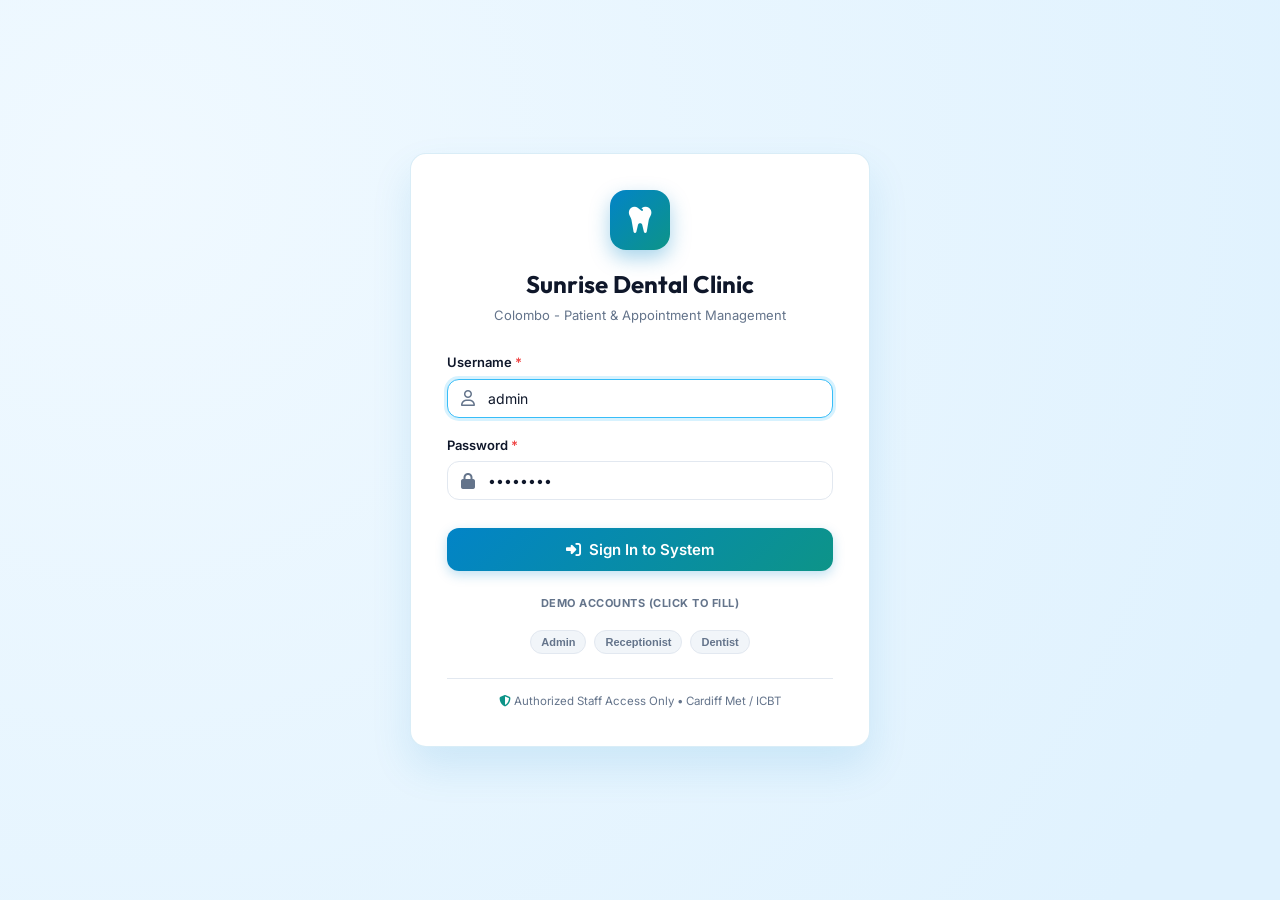
==== src/main/webapp/appointments.html @ d45b6be8 "feat: Implement core functionality for Sunrise Dental Clinic Management System - Add JavaScript appl" ====
<!DOCTYPE html>
<html lang="en">
<head>
  <meta charset="UTF-8">
  <meta name="viewport" content="width=device-width, initial-scale=1.0">
  <title>Appointments - Sunrise Dental Clinic Management</title>
  <link rel="stylesheet" href="css/main.css">
  <link rel="stylesheet" href="https://cdnjs.cloudflare.com/ajax/libs/font-awesome/6.4.0/css/all.min.css">
</head>
<body>

  <div class="app-container">
    <!-- Sidebar -->
    <aside class="sidebar">
      <div class="sidebar-header">
        <div class="brand-icon">
          <i class="fa-solid fa-tooth"></i>
        </div>
        <div class="brand-details">
          <h2>Sunrise Dental</h2>
          <span>Clinic Management</span>
        </div>
      </div>

      <nav class="sidebar-nav">
        <span class="nav-label">Main Menu</span>
        <a href="index.html" class="nav-link">
          <i class="fa-solid fa-chart-pie nav-icon"></i> Dashboard
        </a>
        <a href="appointments.html" class="nav-link active">
          <i class="fa-solid fa-calendar-check nav-icon"></i> Appointments
        </a>
        <a href="billing.html" class="nav-link">
          <i class="fa-solid fa-file-invoice-dollar nav-icon"></i> Billing & Invoices
        </a>
        <a href="reports.html" class="nav-link">
          <i class="fa-solid fa-chart-line nav-icon"></i> Management Reports
        </a>
        
        <span class="nav-label" style="margin-top: 14px;">Documentation</span>
        <a href="help.html" class="nav-link">
          <i class="fa-solid fa-circle-question nav-icon"></i> Staff Help Guide
        </a>
      </nav>

      <div class="sidebar-footer">
        <div class="user-profile">
          <div class="user-info">
            <div class="user-avatar" id="userAvatarDisplay">AD</div>
            <div class="user-meta">
              <h4 id="userNameDisplay">Admin User</h4>
              <span id="userRoleDisplay">ADMIN</span>
            </div>
          </div>
          <button id="logoutBtn" class="btn-logout" title="Exit / Logout System">
            <i class="fa-solid fa-arrow-right-from-bracket"></i>
          </button>
        </div>
      </div>
    </aside>

    <!-- Main Content -->
    <div class="main-wrapper">
      <header class="top-header">
        <div class="page-title">
          <h1 id="pageHeading">Appointment & Patient Registry</h1>
          <p id="pageSubheading">Register new patient visits, manage schedules, and search appointments</p>
        </div>
        <div class="header-actions">
          <button id="btnOpenNewAppt" class="btn btn-primary">
            <i class="fa-solid fa-calendar-plus"></i> Register New Appointment
          </button>
        </div>
      </header>

      <main class="content-body">
        
        <!-- Search & Filter Toolbar -->
        <div class="card" style="padding: 16px 20px; margin-bottom: 20px;">
          <div class="toolbar" style="margin-bottom: 0;">
            <div class="search-box">
              <i class="fa-solid fa-magnifying-glass search-icon"></i>
              <input type="text" id="searchInput" class="form-control" placeholder="Search by Appointment No, Patient Name, Contact, or Dentist...">
            </div>

            <div class="filter-group">
              <select id="filterDentist" class="form-control" style="width: auto; min-width: 170px;">
                <option value="">All Dentists</option>
              </select>

              <select id="filterStatus" class="form-control" style="width: auto; min-width: 140px;">
                <option value="">All Statuses</option>
                <option value="SCHEDULED">Scheduled</option>
                <option value="IN_PROGRESS">In Progress</option>
                <option value="COMPLETED">Completed</option>
                <option value="CANCELLED">Cancelled</option>
              </select>

              <input type="date" id="filterDate" class="form-control" style="width: auto;">

              <button id="btnResetFilters" class="btn btn-secondary btn-sm" title="Reset Filters">
                <i class="fa-solid fa-rotate-right"></i> Reset
              </button>
            </div>
          </div>
        </div>

        <!-- Appointments Table Card -->
        <div class="card">
          <div class="card-header">
            <div class="card-title">
              <i class="fa-solid fa-calendar-days" style="color: var(--primary);"></i>
              <span id="tableTitleText">Patient Appointments</span>
              <span id="apptCountBadge" style="font-size: 12px; background: var(--primary-light); color: var(--primary); padding: 2px 8px; border-radius: var(--radius-full); font-weight: 600;">0</span>
            </div>
          </div>

          <div class="table-responsive">
            <table class="table" id="appointmentsTable">
              <thead>
                <tr>
                  <th>Appt #</th>
                  <th>Patient Name</th>
                  <th>Contact Number</th>
                  <th>Dentist</th>
                  <th>Treatment Procedure</th>
                  <th>Date & Time</th>
                  <th>Status</th>
                  <th style="text-align: right;">Actions</th>
                </tr>
              </thead>
              <tbody id="apptsTbody">
                <tr>
                  <td colspan="8" style="text-align: center; padding: 30px; color: var(--text-muted);">
                    <i class="fa-solid fa-spinner fa-spin"></i> Loading appointments...
                  </td>
                </tr>
              </tbody>
            </table>
          </div>
        </div>

      </main>
    </div>
  </div>

  <!-- Register Appointment Modal -->
  <div class="modal-overlay" id="newApptModal">
    <div class="modal" style="max-width: 680px;">
      <div class="modal-header">
        <h3><i class="fa-solid fa-calendar-plus" style="color: var(--primary);"></i> Register New Patient Appointment</h3>
        <button class="modal-close" data-dismiss="modal">&times;</button>
      </div>
      <form id="newApptForm">
        <div class="modal-body">
          <div id="modalAlert" style="display:none; padding:10px 14px; border-radius:var(--radius-md); background:var(--danger-light); color:#991b1b; font-size:13px; margin-bottom:16px;"></div>

          <div class="form-row">
            <div class="form-group">
              <label class="form-label">Patient Full Name <span class="req">*</span></label>
              <input type="text" id="patientName" class="form-control" placeholder="e.g. Kamal Silva" required>
            </div>
            <div class="form-group">
              <label class="form-label">Contact Number <span class="req">*</span></label>
              <input type="tel" id="contactNumber" class="form-control" placeholder="e.g. 0771234567" required>
            </div>
          </div>

          <div class="form-group">
            <label class="form-label">Patient Residential Address</label>
            <input type="text" id="patientAddress" class="form-control" placeholder="e.g. No 45, Galle Road, Colombo 03">
          </div>

          <div class="form-row">
            <div class="form-group">
              <label class="form-label">Attending Dentist <span class="req">*</span></label>
              <select id="dentistSelect" class="form-control" required>
                <option value="">Select Dentist...</option>
              </select>
            </div>
            <div class="form-group">
              <label class="form-label">Treatment Procedure <span class="req">*</span></label>
              <select id="treatmentSelect" class="form-control" required>
                <option value="">Select Treatment...</option>
              </select>
            </div>
          </div>

          <div class="form-row">
            <div class="form-group">
              <label class="form-label">Appointment Date <span class="req">*</span></label>
              <input type="date" id="appointmentDate" class="form-control" required>
            </div>
            <div class="form-group">
              <label class="form-label">Appointment Time Slot (24h) <span class="req">*</span></label>
              <input type="time" id="appointmentTime" class="form-control" min="08:00" max="20:00" required>
              <small style="color: var(--text-muted); font-size: 11px;">Operating hours: 08:00 - 20:00</small>
            </div>
          </div>

          <div class="form-group">
            <label class="form-label">Clinical / Special Notes</label>
            <textarea id="appointmentNotes" class="form-control" rows="2" placeholder="e.g. Patient notes severe pain or tooth sensitivity"></textarea>
          </div>
        </div>

        <div class="modal-footer">
          <button type="button" class="btn btn-secondary" data-dismiss="modal">Cancel</button>
          <button type="submit" id="btnSaveAppt" class="btn btn-primary">
            <i class="fa-solid fa-check"></i> Confirm & Book Appointment
          </button>
        </div>
      </form>
    </div>
  </div>

  <!-- Appointment Details & Quick Status Modal -->
  <div class="modal-overlay" id="viewApptModal">
    <div class="modal" style="max-width: 600px;">
      <div class="modal-header">
        <h3><i class="fa-solid fa-clipboard-user" style="color: var(--secondary);"></i> Appointment Record Details</h3>
        <button class="modal-close" data-dismiss="modal">&times;</button>
      </div>
      <div class="modal-body" id="viewApptContent">
        <!-- Dynamically rendered -->
      </div>
      <div class="modal-footer" id="viewApptFooter">
        <!-- Dynamically rendered actions -->
      </div>
    </div>
  </div>

  <script src="js/api.js"></script>
  <script src="js/app.js"></script>
  <script>
    let allAppointments = [];
    let allDentists = [];
    let allTreatments = [];
    let currentUser = null;

    document.addEventListener('DOMContentLoaded', async () => {
      currentUser = await checkAuth(true);
      await loadCatalogs();
      await loadAppointments();

      // Customize UI for Dentist Role
      if (currentUser && currentUser.role === 'DENTIST') {
        const btnNew = document.getElementById('btnOpenNewAppt');
        if (btnNew) btnNew.style.display = 'none';

        document.getElementById('pageHeading').textContent = 'My Patients & Clinical Schedule';
        document.getElementById('pageSubheading').textContent = 'View your assigned patient appointments, clinical procedures, and update visit status';
        document.getElementById('tableTitleText').textContent = 'Assigned Patient Visits';
      }

      // Set default appointment date to today
      const today = new Date().toISOString().split('T')[0];
      document.getElementById('appointmentDate').value = today;
      document.getElementById('appointmentDate').min = today;

      // Event Listeners
      const btnOpenAppt = document.getElementById('btnOpenNewAppt');
      if (btnOpenAppt) {
        btnOpenAppt.addEventListener('click', () => {
          document.getElementById('modalAlert').style.display = 'none';
          Modal.open('newApptModal');
        });
      }

      document.getElementById('newApptForm').addEventListener('submit', handleCreateAppointment);
      document.getElementById('searchInput').addEventListener('input', filterAppointments);
      document.getElementById('filterDentist').addEventListener('change', filterAppointments);
      document.getElementById('filterStatus').addEventListener('change', filterAppointments);
      document.getElementById('filterDate').addEventListener('change', filterAppointments);
      document.getElementById('btnResetFilters').addEventListener('click', resetFilters);
    });

    async function loadCatalogs() {
      try {
        const [dRes, tRes] = await Promise.all([
          API.Catalog.getDentists(),
          API.Catalog.getTreatments()
        ]);

        if (dRes.success) {
          allDentists = dRes.data || [];
          const dSelect = document.getElementById('dentistSelect');
          const fDentist = document.getElementById('filterDentist');
          dSelect.innerHTML = '<option value="">Select Dentist...</option>' + 
            allDentists.map(d => `<option value="${d.name}">${d.name} (${d.specialization})</option>`).join('');
          fDentist.innerHTML = '<option value="">All Dentists</option>' + 
            allDentists.map(d => `<option value="${d.name}">${d.name}</option>`).join('');
        }

        if (tRes.success) {
          allTreatments = tRes.data || [];
          const tSelect = document.getElementById('treatmentSelect');
          tSelect.innerHTML = '<option value="">Select Treatment...</option>' + 
            allTreatments.map(t => `<option value="${t.name}">${t.name} - ${Format.currency(t.basePrice)}</option>`).join('');
        }
      } catch (err) {
        console.error('Error loading catalogs:', err);
      }
    }

    async function loadAppointments() {
      try {
        const res = await API.Appointments.getAll();
        if (res.success) {
          allAppointments = res.data || [];
          
          // If logged in as Dentist, filter list to this dentist's assigned appointments
          if (currentUser && currentUser.role === 'DENTIST') {
            const docName = (currentUser.fullName || currentUser.username).toLowerCase();
            allAppointments = allAppointments.filter(a => 
              a.dentistName && a.dentistName.toLowerCase().includes(docName.replace('dr. ', '').replace('dr.', '').trim())
            );
          }

          renderAppointments(allAppointments);
        }
      } catch (err) {
        console.error('Error loading appointments:', err);
        Toast.show('Failed to load appointments', 'error');
      }
    }

    function renderAppointments(list) {
      const tbody = document.getElementById('apptsTbody');
      document.getElementById('apptCountBadge').textContent = list.length;

      if (!list || list.length === 0) {
        tbody.innerHTML = `<tr><td colspan="8" style="text-align:center; padding: 30px; color: var(--text-muted);">No matching appointments found.</td></tr>`;
        return;
      }

      const isDentist = currentUser && currentUser.role === 'DENTIST';

      tbody.innerHTML = list.map(a => `
        <tr>
          <td><strong style="color: var(--primary);">${a.appointmentNumber}</strong></td>
          <td><strong>${a.patientName}</strong></td>
          <td>${a.contactNumber}</td>
          <td>${a.dentistName}</td>
          <td><span style="font-size:12.5px;">${a.treatmentType}</span></td>
          <td>${a.appointmentDate} <span style="color:var(--text-muted); font-size:12px;">@ ${a.appointmentTime}</span></td>
          <td>${Format.statusBadge(a.status)}</td>
          <td style="text-align: right;">
            <div style="display: inline-flex; gap: 6px;">
              <button class="btn btn-secondary btn-sm" onclick="viewAppointment('${a.appointmentNumber}')" title="View Patient Clinical Record">
                <i class="fa-solid fa-eye"></i> Details
              </button>
              ${!isDentist ? `
                <a href="billing.html?appt=${encodeURIComponent(a.appointmentNumber)}" class="btn btn-primary btn-sm" title="Generate Bill / Receipt">
                  <i class="fa-solid fa-receipt"></i> Bill
                </a>
              ` : ''}
            </div>
          </td>
        </tr>
      `).join('');
    }

    function filterAppointments() {
      const q = document.getElementById('searchInput').value.toLowerCase().trim();
      const dentist = document.getElementById('filterDentist').value;
      const status = document.getElementById('filterStatus').value;
      const date = document.getElementById('filterDate').value;

      const filtered = allAppointments.filter(a => {
        const matchesQ = !q || 
          (a.appointmentNumber && a.appointmentNumber.toLowerCase().includes(q)) ||
          (a.patientName && a.patientName.toLowerCase().includes(q)) ||
          (a.contactNumber && a.contactNumber.includes(q)) ||
          (a.dentistName && a.dentistName.toLowerCase().includes(q)) ||
          (a.treatmentType && a.treatmentType.toLowerCase().includes(q));

        const matchesDentist = !dentist || (a.dentistName === dentist);
        const matchesStatus = !status || (a.status === status);
        const matchesDate = !date || (a.appointmentDate === date);

        return matchesQ && matchesDentist && matchesStatus && matchesDate;
      });

      renderAppointments(filtered);
    }

    function resetFilters() {
      document.getElementById('searchInput').value = '';
      document.getElementById('filterDentist').value = '';
      document.getElementById('filterStatus').value = '';
      document.getElementById('filterDate').value = '';
      renderAppointments(allAppointments);
    }

    async function handleCreateAppointment(e) {
      e.preventDefault();
      const alertBox = document.getElementById('modalAlert');
      const btn = document.getElementById('btnSaveAppt');
      alertBox.style.display = 'none';

      const payload = {
        patientName: document.getElementById('patientName').value.trim(),
        contactNumber: document.getElementById('contactNumber').value.trim(),
        address: document.getElementById('patientAddress').value.trim(),
        dentistName: document.getElementById('dentistSelect').value,
        treatmentType: document.getElementById('treatmentSelect').value,
        appointmentDate: document.getElementById('appointmentDate').value,
        appointmentTime: document.getElementById('appointmentTime').value,
        notes: document.getElementById('appointmentNotes').value.trim()
      };

      btn.disabled = true;
      btn.innerHTML = '<i class="fa-solid fa-spinner fa-spin"></i> Checking & Saving...';

      try {
        const res = await API.Appointments.create(payload);
        if (res.success) {
          Toast.show(res.message || 'Appointment created successfully!', 'success');
          Modal.close('newApptModal');
          document.getElementById('newApptForm').reset();
          await loadAppointments();
        }
      } catch (err) {
        alertBox.textContent = err.message || 'Failed to create appointment';
        alertBox.style.display = 'block';
      } finally {
        btn.disabled = false;
        btn.innerHTML = '<i class="fa-solid fa-check"></i> Confirm & Book Appointment';
      }
    }

    window.viewAppointment = function(apptNumber) {
      const appt = allAppointments.find(a => a.appointmentNumber === apptNumber);
      if (!appt) return;

      const content = document.getElementById('viewApptContent');
      const footer = document.getElementById('viewApptFooter');
      const isDentist = currentUser && currentUser.role === 'DENTIST';

      content.innerHTML = `
        <div style="background: var(--bg-main); padding: 16px; border-radius: var(--radius-md); margin-bottom: 18px; border: 1px solid var(--border-color);">
          <div style="display:flex; justify-content:space-between; align-items:center;">
            <div>
              <span style="font-size:11px; text-transform:uppercase; color:var(--text-muted); font-weight:700;">Appointment Number</span>
              <h2 style="color:var(--primary); font-size:22px;">${appt.appointmentNumber}</h2>
            </div>
            <div>${Format.statusBadge(appt.status)}</div>
          </div>
        </div>

        <div style="display:grid; grid-template-columns:1fr 1fr; gap:14px; font-size:13.5px;">
          <div><strong>Patient Name:</strong> <p>${appt.patientName}</p></div>
          <div><strong>Contact Number:</strong> <p>${appt.contactNumber}</p></div>
          <div><strong>Attending Dentist:</strong> <p>${appt.dentistName}</p></div>
          <div><strong>Procedure:</strong> <p>${appt.treatmentType}</p></div>
          <div><strong>Appointment Date:</strong> <p>${appt.appointmentDate}</p></div>
          <div><strong>Appointment Time:</strong> <p>${appt.appointmentTime} (24h)</p></div>
          <div style="grid-column: span 2;"><strong>Address:</strong> <p>${appt.address || 'Not provided'}</p></div>
          <div style="grid-column: span 2;"><strong>Clinical Notes / Symptoms:</strong> <p style="color:#0f172a; background:#f8fafc; padding:8px 12px; border-radius:6px;">${appt.notes || 'No special clinical notes'}</p></div>
        </div>
      `;

      footer.innerHTML = `
        <button class="btn btn-secondary" data-dismiss="modal">Close</button>
        ${appt.status === 'SCHEDULED' ? `
          <button class="btn btn-warning btn-sm" onclick="changeStatus('${appt.appointmentNumber}', 'IN_PROGRESS')">
            <i class="fa-solid fa-play"></i> Start Treatment (In Progress)
          </button>
        ` : ''}
        ${appt.status !== 'COMPLETED' && appt.status !== 'CANCELLED' ? `
          <button class="btn btn-success btn-sm" onclick="changeStatus('${appt.appointmentNumber}', 'COMPLETED')">
            <i class="fa-solid fa-check-double"></i> Mark Treatment Completed
          </button>
          ${!isDentist ? `
            <button class="btn btn-danger btn-sm" onclick="changeStatus('${appt.appointmentNumber}', 'CANCELLED')">
              <i class="fa-solid fa-ban"></i> Cancel Booking
            </button>
          ` : ''}
        ` : ''}
        ${!isDentist ? `
          <a href="billing.html?appt=${encodeURIComponent(appt.appointmentNumber)}" class="btn btn-primary btn-sm">
            <i class="fa-solid fa-receipt"></i> Bill Patient
          </a>
        ` : ''}
      `;

      Modal.open('viewApptModal');
    };

    window.changeStatus = async function(apptNumber, status) {
      try {
        const res = await API.Appointments.updateStatus(apptNumber, status);
        if (res.success) {
          Toast.show(`Appointment status updated to ${status}`, 'success');
          Modal.close('viewApptModal');
          await loadAppointments();
        }
      } catch (err) {
        Toast.show(err.message || 'Failed to update status', 'error');
      }
    };
  </script>
</body>
</html>
---- src/main/webapp/css/main.css ----
/* Sunrise Dental Clinic Management System - Modern Design System */
@import url('https://fonts.googleapis.com/css2?family=Outfit:wght@300;400;500;600;700;800&family=Inter:wght@300;400;500;600;700&display=swap');

:root {
  --primary: #0284c7;
  --primary-hover: #0369a1;
  --primary-light: #e0f2fe;
  --primary-glow: rgba(2, 132, 199, 0.25);
  
  --secondary: #0d9488;
  --secondary-hover: #0f766e;
  --secondary-light: #ccfbf1;
  
  --accent: #6366f1;
  --accent-light: #e0e7ff;
  
  --success: #10b981;
  --success-light: #d1fae5;
  --warning: #f59e0b;
  --warning-light: #fef3c7;
  --danger: #ef4444;
  --danger-light: #fee2e2;
  
  --bg-main: #f8fafc;
  --bg-card: #ffffff;
  --bg-sidebar: #0f172a;
  --bg-sidebar-hover: #1e293b;
  --bg-sidebar-active: #0284c7;
  
  --text-main: #0f172a;
  --text-muted: #64748b;
  --text-light: #94a3b8;
  --text-white: #ffffff;
  
  --border-color: #e2e8f0;
  --border-focus: #38bdf8;
  
  --shadow-sm: 0 1px 2px 0 rgba(0, 0, 0, 0.05);
  --shadow-md: 0 4px 6px -1px rgba(0, 0, 0, 0.08), 0 2px 4px -1px rgba(0, 0, 0, 0.04);
  --shadow-lg: 0 10px 15px -3px rgba(0, 0, 0, 0.08), 0 4px 6px -2px rgba(0, 0, 0, 0.03);
  --shadow-xl: 0 20px 25px -5px rgba(0, 0, 0, 0.1), 0 10px 10px -5px rgba(0, 0, 0, 0.04);
  --shadow-glow: 0 0 20px rgba(2, 132, 199, 0.2);

  --radius-sm: 8px;
  --radius-md: 12px;
  --radius-lg: 16px;
  --radius-full: 9999px;
  
  --transition: all 0.25s cubic-bezier(0.4, 0, 0.2, 1);
}

* {
  margin: 0;
  padding: 0;
  box-sizing: border-box;
}

body {
  font-family: 'Inter', sans-serif;
  background-color: var(--bg-main);
  color: var(--text-main);
  line-height: 1.5;
  -webkit-font-smoothing: antialiased;
  min-height: 100vh;
}

h1, h2, h3, h4, h5, h6, .brand-font {
  font-family: 'Outfit', sans-serif;
  font-weight: 700;
  color: var(--text-main);
}

/* Layout */
.app-container {
  display: flex;
  min-height: 100vh;
}

/* Sidebar */
.sidebar {
  width: 270px;
  background: var(--bg-sidebar);
  color: #f8fafc;
  display: flex;
  flex-direction: column;
  position: fixed;
  top: 0;
  bottom: 0;
  left: 0;
  z-index: 100;
  box-shadow: 4px 0 20px rgba(0, 0, 0, 0.15);
  transition: var(--transition);
}

.sidebar-header {
  padding: 24px 20px;
  display: flex;
  align-items: center;
  gap: 12px;
  border-bottom: 1px solid rgba(255, 255, 255, 0.08);
}

.brand-icon {
  width: 44px;
  height: 44px;
  background: linear-gradient(135deg, #0284c7, #0d9488);
  border-radius: var(--radius-md);
  display: flex;
  align-items: center;
  justify-content: center;
  color: white;
  font-size: 22px;
  box-shadow: 0 4px 12px rgba(2, 132, 199, 0.4);
}

.brand-details h2 {
  font-size: 18px;
  color: #ffffff;
  letter-spacing: -0.3px;
  line-height: 1.2;
}

.brand-details span {
  font-size: 12px;
  color: var(--text-light);
  font-weight: 500;
}

.sidebar-nav {
  padding: 20px 14px;
  flex: 1;
  display: flex;
  flex-direction: column;
  gap: 6px;
  overflow-y: auto;
}

.nav-label {
  font-size: 11px;
  text-transform: uppercase;
  letter-spacing: 1px;
  color: #64748b;
  padding: 10px 14px 4px;
  font-weight: 700;
}

.nav-link {
  display: flex;
  align-items: center;
  gap: 12px;
  padding: 12px 16px;
  color: #94a3b8;
  text-decoration: none;
  border-radius: var(--radius-md);
  font-weight: 500;
  font-size: 14px;
  transition: var(--transition);
}

.nav-link:hover {
  background: var(--bg-sidebar-hover);
  color: #ffffff;
  transform: translateX(4px);
}

.nav-link.active {
  background: linear-gradient(135deg, var(--primary), var(--secondary));
  color: #ffffff;
  font-weight: 600;
  box-shadow: 0 4px 14px rgba(2, 132, 199, 0.35);
}

.nav-icon {
  font-size: 18px;
  width: 20px;
  text-align: center;
}

.sidebar-footer {
  padding: 18px;
  border-top: 1px solid rgba(255, 255, 255, 0.08);
  background: rgba(0, 0, 0, 0.2);
}

.user-profile {
  display: flex;
  align-items: center;
  justify-content: space-between;
}

.user-info {
  display: flex;
  align-items: center;
  gap: 10px;
}

.user-avatar {
  width: 36px;
  height: 36px;
  border-radius: 50%;
  background: linear-gradient(135deg, #0d9488, #0284c7);
  display: flex;
  align-items: center;
  justify-content: center;
  color: white;
  font-weight: 700;
  font-size: 14px;
}

.user-meta h4 {
  font-size: 13px;
  color: #ffffff;
  font-weight: 600;
}

.user-meta span {
  font-size: 11px;
  color: var(--secondary-light);
  display: inline-block;
}

.btn-logout {
  background: transparent;
  border: none;
  color: #ef4444;
  font-size: 16px;
  cursor: pointer;
  padding: 6px;
  border-radius: var(--radius-sm);
  transition: var(--transition);
}

.btn-logout:hover {
  background: rgba(239, 68, 68, 0.15);
  transform: scale(1.1);
}

/* Main Content Area */
.main-wrapper {
  margin-left: 270px;
  flex: 1;
  display: flex;
  flex-direction: column;
  min-height: 100vh;
}

/* Top Header */
.top-header {
  height: 70px;
  background: var(--bg-card);
  border-bottom: 1px solid var(--border-color);
  padding: 0 32px;
  display: flex;
  align-items: center;
  justify-content: space-between;
  position: sticky;
  top: 0;
  z-index: 50;
  box-shadow: var(--shadow-sm);
}

.page-title h1 {
  font-size: 22px;
  color: var(--text-main);
  letter-spacing: -0.5px;
}

.page-title p {
  font-size: 12px;
  color: var(--text-muted);
}

.header-actions {
  display: flex;
  align-items: center;
  gap: 16px;
}

.clinic-badge {
  background: var(--primary-light);
  color: var(--primary-hover);
  padding: 6px 14px;
  border-radius: var(--radius-full);
  font-size: 12px;
  font-weight: 600;
  display: flex;
  align-items: center;
  gap: 6px;
}

.clinic-badge::before {
  content: '';
  width: 8px;
  height: 8px;
  background: var(--success);
  border-radius: 50%;
  box-shadow: 0 0 6px var(--success);
}

/* Content Container */
.content-body {
  padding: 32px;
  flex: 1;
  max-width: 1440px;
  width: 100%;
}

/* Cards & Widgets */
.card {
  background: var(--bg-card);
  border-radius: var(--radius-lg);
  border: 1px solid var(--border-color);
  box-shadow: var(--shadow-sm);
  padding: 24px;
  margin-bottom: 24px;
  transition: var(--transition);
}

.card:hover {
  box-shadow: var(--shadow-md);
}

.card-header {
  display: flex;
  align-items: center;
  justify-content: space-between;
  margin-bottom: 20px;
  padding-bottom: 14px;
  border-bottom: 1px solid var(--border-color);
}

.card-title {
  font-size: 18px;
  font-weight: 700;
  display: flex;
  align-items: center;
  gap: 10px;
}

/* KPI Stats Grid */
.stats-grid {
  display: grid;
  grid-template-columns: repeat(auto-fit, minmax(240px, 1fr));
  gap: 20px;
  margin-bottom: 28px;
}

.stat-card {
  background: var(--bg-card);
  border-radius: var(--radius-lg);
  border: 1px solid var(--border-color);
  padding: 20px;
  display: flex;
  align-items: center;
  gap: 16px;
  box-shadow: var(--shadow-sm);
  transition: var(--transition);
}

.stat-card:hover {
  transform: translateY(-4px);
  box-shadow: var(--shadow-lg);
}

.stat-icon {
  width: 52px;
  height: 52px;
  border-radius: var(--radius-md);
  display: flex;
  align-items: center;
  justify-content: center;
  font-size: 24px;
}

.stat-icon.blue { background: var(--primary-light); color: var(--primary); }
.stat-icon.teal { background: var(--secondary-light); color: var(--secondary); }
.stat-icon.green { background: var(--success-light); color: var(--success); }
.stat-icon.amber { background: var(--warning-light); color: var(--warning); }
.stat-icon.purple { background: var(--accent-light); color: var(--accent); }

.stat-info span {
  font-size: 12px;
  font-weight: 600;
  color: var(--text-muted);
  text-transform: uppercase;
  letter-spacing: 0.5px;
}

.stat-info h3 {
  font-size: 26px;
  font-weight: 800;
  color: var(--text-main);
  line-height: 1.1;
  margin-top: 2px;
}

/* Buttons */
.btn {
  display: inline-flex;
  align-items: center;
  justify-content: center;
  gap: 8px;
  padding: 10px 20px;
  font-size: 14px;
  font-weight: 600;
  border-radius: var(--radius-md);
  border: none;
  cursor: pointer;
  transition: var(--transition);
  text-decoration: none;
  font-family: inherit;
}

.btn-primary {
  background: linear-gradient(135deg, var(--primary), var(--secondary));
  color: #ffffff;
  box-shadow: 0 4px 12px var(--primary-glow);
}

.btn-primary:hover {
  background: linear-gradient(135deg, var(--primary-hover), var(--secondary-hover));
  transform: translateY(-1px);
  box-shadow: 0 6px 16px var(--primary-glow);
}

.btn-secondary {
  background: #f1f5f9;
  color: #334155;
  border: 1px solid var(--border-color);
}

.btn-secondary:hover {
  background: #e2e8f0;
  color: var(--text-main);
}

.btn-success {
  background: var(--success);
  color: white;
}

.btn-danger {
  background: var(--danger);
  color: white;
}

.btn-sm {
  padding: 6px 12px;
  font-size: 12px;
  border-radius: var(--radius-sm);
}

.btn-icon {
  width: 32px;
  height: 32px;
  padding: 0;
  border-radius: var(--radius-sm);
  display: inline-flex;
  align-items: center;
  justify-content: center;
}

/* Forms & Inputs */
.form-group {
  margin-bottom: 18px;
}

.form-label {
  display: block;
  font-size: 13px;
  font-weight: 600;
  margin-bottom: 6px;
  color: var(--text-main);
}

.form-label span.req {
  color: var(--danger);
}

.form-control {
  width: 100%;
  padding: 10px 14px;
  font-size: 14px;
  font-family: inherit;
  border: 1.5px solid var(--border-color);
  border-radius: var(--radius-md);
  background: #ffffff;
  color: var(--text-main);
  transition: var(--transition);
}

.form-control:focus {
  outline: none;
  border-color: var(--border-focus);
  box-shadow: 0 0 0 3px rgba(56, 189, 248, 0.2);
}

.form-control:disabled {
  background: #f1f5f9;
  cursor: not-allowed;
}

.form-row {
  display: grid;
  grid-template-columns: repeat(auto-fit, minmax(220px, 1fr));
  gap: 16px;
}

/* Search and Filter Toolbar */
.toolbar {
  display: flex;
  flex-wrap: wrap;
  align-items: center;
  justify-content: space-between;
  gap: 16px;
  margin-bottom: 20px;
}

.search-box {
  position: relative;
  min-width: 280px;
  flex: 1;
}

.search-box input {
  padding-left: 38px;
}

.search-icon {
  position: absolute;
  left: 14px;
  top: 50%;
  transform: translateY(-50%);
  color: var(--text-muted);
  font-size: 14px;
}

.filter-group {
  display: flex;
  align-items: center;
  gap: 10px;
  flex-wrap: wrap;
}

/* Data Tables */
.table-responsive {
  overflow-x: auto;
  border-radius: var(--radius-md);
  border: 1px solid var(--border-color);
}

.table {
  width: 100%;
  border-collapse: collapse;
  text-align: left;
  font-size: 13.5px;
}

.table th {
  background: #f8fafc;
  color: var(--text-muted);
  font-weight: 600;
  text-transform: uppercase;
  font-size: 11px;
  letter-spacing: 0.5px;
  padding: 14px 16px;
  border-bottom: 1px solid var(--border-color);
}

.table td {
  padding: 14px 16px;
  border-bottom: 1px solid var(--border-color);
  color: var(--text-main);
  vertical-align: middle;
}

.table tbody tr {
  transition: var(--transition);
}

.table tbody tr:hover {
  background: #f8fafc;
}

/* Badges */
.badge {
  display: inline-flex;
  align-items: center;
  gap: 5px;
  padding: 4px 10px;
  border-radius: var(--radius-full);
  font-size: 11px;
  font-weight: 700;
  text-transform: uppercase;
  letter-spacing: 0.3px;
}

.badge-scheduled { background: var(--primary-light); color: var(--primary); }
.badge-in_progress { background: var(--warning-light); color: #b45309; }
.badge-completed { background: var(--success-light); color: #047857; }
.badge-cancelled { background: var(--danger-light); color: #b91c1c; }
.badge-paid { background: var(--success-light); color: #047857; }
.badge-pending { background: var(--warning-light); color: #b45309; }

/* Modals */
.modal-overlay {
  position: fixed;
  top: 0;
  left: 0;
  right: 0;
  bottom: 0;
  background: rgba(15, 23, 42, 0.6);
  backdrop-filter: blur(4px);
  display: flex;
  align-items: center;
  justify-content: center;
  z-index: 1000;
  opacity: 0;
  visibility: hidden;
  transition: var(--transition);
  padding: 20px;
}

.modal-overlay.active {
  opacity: 1;
  visibility: visible;
}

.modal {
  background: #ffffff;
  border-radius: var(--radius-lg);
  box-shadow: var(--shadow-xl);
  width: 100%;
  max-width: 650px;
  max-height: 90vh;
  overflow-y: auto;
  transform: translateY(20px) scale(0.95);
  transition: var(--transition);
}

.modal-overlay.active .modal {
  transform: translateY(0) scale(1);
}

.modal-header {
  padding: 20px 24px;
  border-bottom: 1px solid var(--border-color);
  display: flex;
  align-items: center;
  justify-content: space-between;
}

.modal-header h3 {
  font-size: 18px;
  font-weight: 700;
}

.modal-close {
  background: transparent;
  border: none;
  font-size: 20px;
  color: var(--text-muted);
  cursor: pointer;
  padding: 4px;
  border-radius: var(--radius-sm);
  transition: var(--transition);
}

.modal-close:hover {
  color: var(--danger);
  background: var(--danger-light);
}

.modal-body {
  padding: 24px;
}

.modal-footer {
  padding: 16px 24px;
  border-top: 1px solid var(--border-color);
  display: flex;
  align-items: center;
  justify-content: flex-end;
  gap: 12px;
  background: #f8fafc;
  border-radius: 0 0 var(--radius-lg) var(--radius-lg);
}

/* Toast Notifications */
.toast-container {
  position: fixed;
  bottom: 24px;
  right: 24px;
  z-index: 2000;
  display: flex;
  flex-direction: column;
  gap: 10px;
}

.toast {
  background: #ffffff;
  border-radius: var(--radius-md);
  padding: 14px 18px;
  box-shadow: var(--shadow-lg);
  border-left: 4px solid var(--primary);
  display: flex;
  align-items: center;
  gap: 12px;
  min-width: 300px;
  max-width: 420px;
  font-size: 13.5px;
  animation: slideIn 0.3s ease forwards;
}

.toast.success { border-left-color: var(--success); }
.toast.error { border-left-color: var(--danger); }
.toast.warning { border-left-color: var(--warning); }

@keyframes slideIn {
  from { transform: translateX(100%); opacity: 0; }
  to { transform: translateX(0); opacity: 1; }
}

/* Auth Page Layout */
.auth-page {
  min-height: 100vh;
  display: flex;
  align-items: center;
  justify-content: center;
  background: radial-gradient(circle at 10% 20%, rgb(240, 249, 255) 0%, rgb(224, 242, 254) 90%);
  padding: 20px;
}

.auth-card {
  background: #ffffff;
  border-radius: var(--radius-lg);
  box-shadow: 0 20px 40px rgba(2, 132, 199, 0.12);
  border: 1px solid rgba(2, 132, 199, 0.15);
  width: 100%;
  max-width: 460px;
  padding: 36px;
}

.auth-header {
  text-align: center;
  margin-bottom: 28px;
}

.auth-logo {
  width: 60px;
  height: 60px;
  background: linear-gradient(135deg, var(--primary), var(--secondary));
  border-radius: var(--radius-lg);
  margin: 0 auto 16px;
  display: flex;
  align-items: center;
  justify-content: center;
  color: white;
  font-size: 30px;
  box-shadow: 0 8px 20px rgba(2, 132, 199, 0.35);
}

.quick-login-pills {
  display: flex;
  gap: 8px;
  margin-top: 18px;
  justify-content: center;
}

.quick-pill {
  font-size: 11px;
  padding: 5px 10px;
  background: #f1f5f9;
  border: 1px solid var(--border-color);
  border-radius: var(--radius-full);
  cursor: pointer;
  color: var(--text-muted);
  font-weight: 600;
  transition: var(--transition);
}

.quick-pill:hover {
  background: var(--primary-light);
  color: var(--primary);
  border-color: var(--primary);
}

/* Responsive */
@media (max-width: 900px) {
  .sidebar {
    transform: translateX(-100%);
  }
  .sidebar.open {
    transform: translateX(0);
  }
  .main-wrapper {
    margin-left: 0;
  }
}
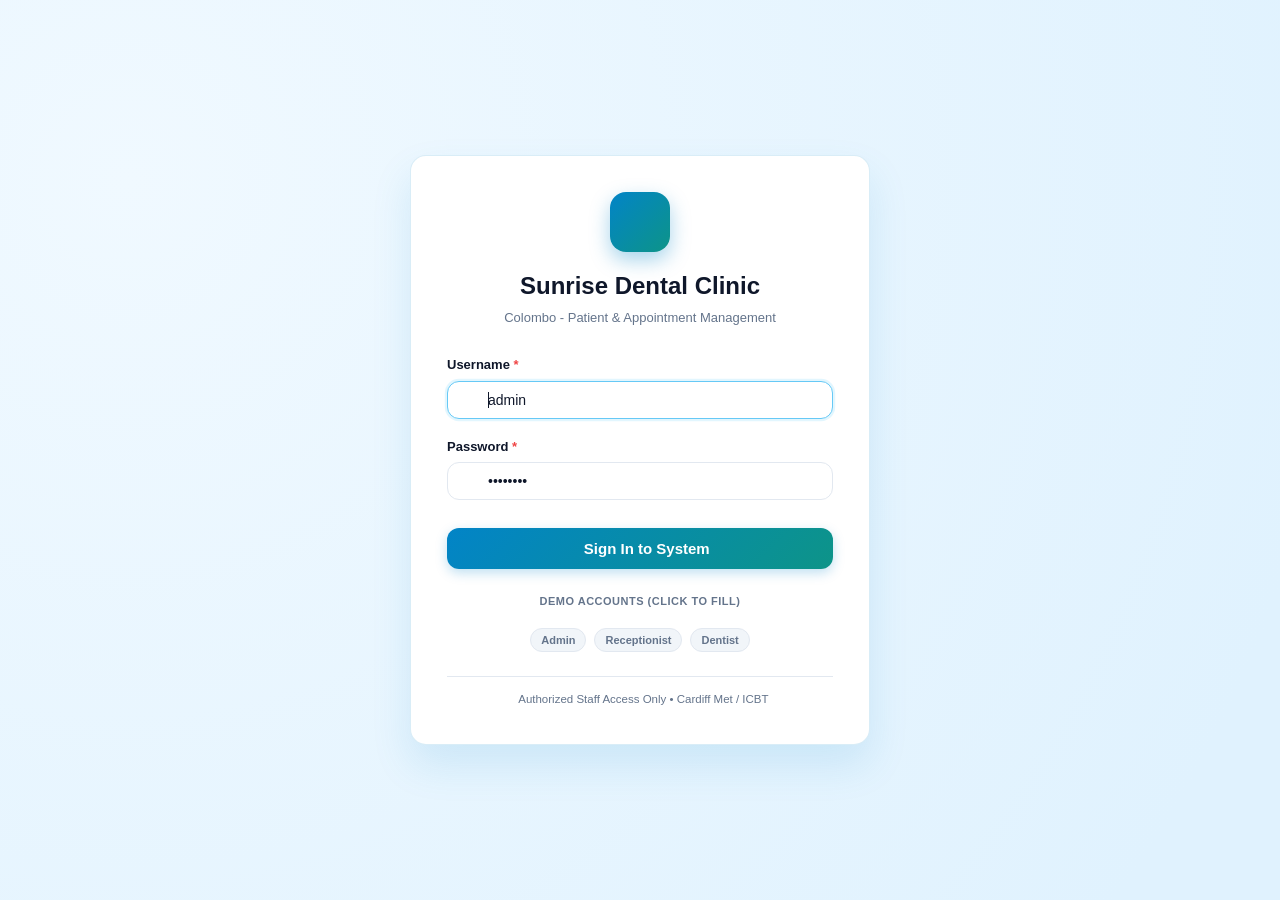
==== commit b8c619d8: "feat: Add Staff & Doctors Management page and update navigation links" ====
--- a/src/main/webapp/appointments.html
+++ b/src/main/webapp/appointments.html
@@ -35,6 +35,9 @@
         </a>
         <a href="reports.html" class="nav-link">
           <i class="fa-solid fa-chart-line nav-icon"></i> Management Reports
+        </a>
+        <a href="staff.html" class="nav-link">
+          <i class="fa-solid fa-user-gear nav-icon"></i> Staff & Doctors
         </a>
         
         <span class="nav-label" style="margin-top: 14px;">Documentation</span>
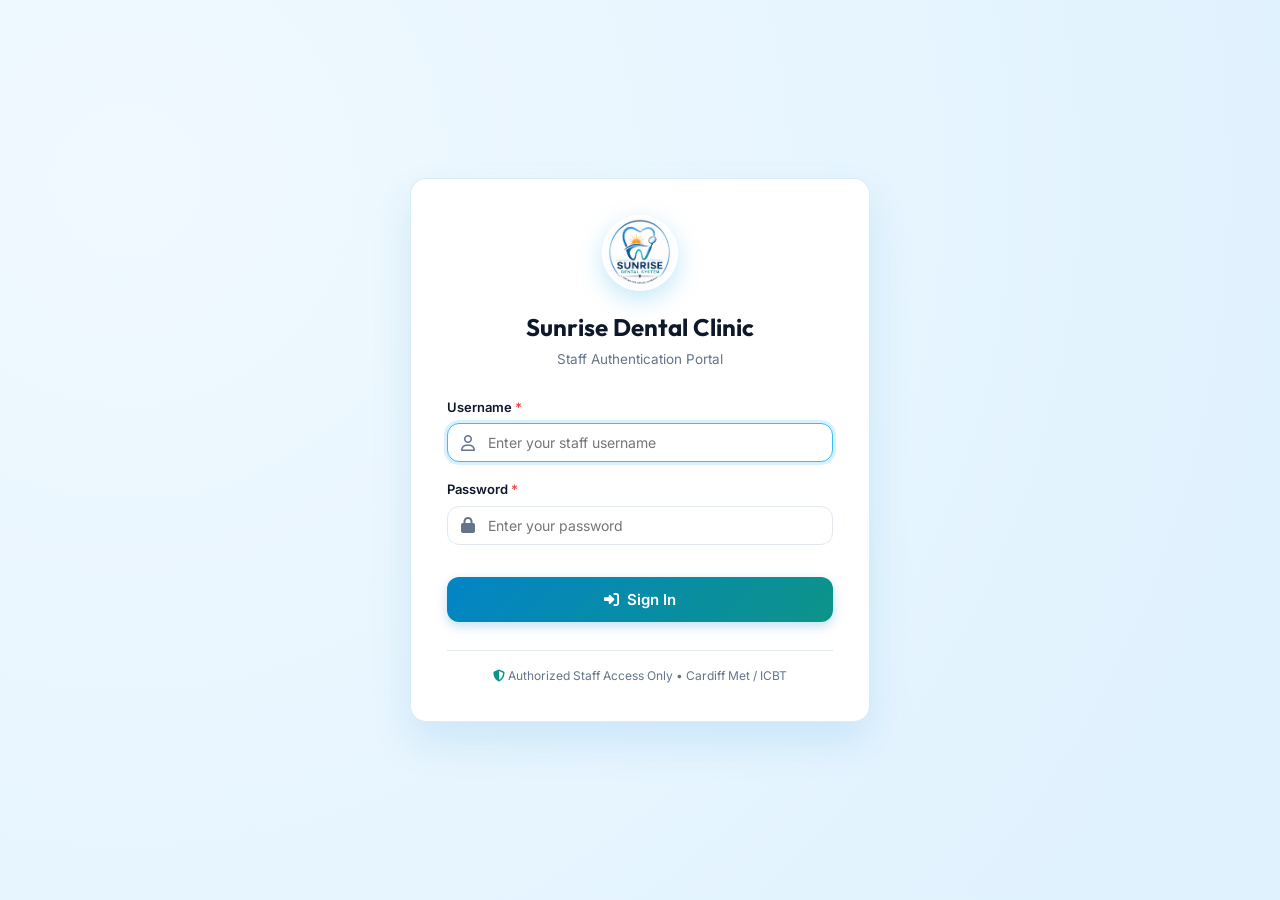
==== commit d96d76cc: "feat: Update branding to use logo image across multiple pages and enhance login functionality" ====
--- a/src/main/webapp/appointments.html
+++ b/src/main/webapp/appointments.html
@@ -14,7 +14,7 @@
     <aside class="sidebar">
       <div class="sidebar-header">
         <div class="brand-icon">
-          <i class="fa-solid fa-tooth"></i>
+          <img src="images/logo.png" alt="Logo" class="brand-logo-img">
         </div>
         <div class="brand-details">
           <h2>Sunrise Dental</h2>
--- a/src/main/webapp/css/main.css
+++ b/src/main/webapp/css/main.css
@@ -103,14 +103,33 @@
 .brand-icon {
   width: 44px;
   height: 44px;
-  background: linear-gradient(135deg, #0284c7, #0d9488);
   border-radius: var(--radius-md);
+  background: white;
   display: flex;
   align-items: center;
   justify-content: center;
-  color: white;
-  font-size: 22px;
-  box-shadow: 0 4px 12px rgba(2, 132, 199, 0.4);
+  font-size: 20px;
+  color: var(--primary);
+  box-shadow: 0 4px 12px rgba(0,0,0,0.15);
+  overflow: hidden;
+  padding: 2px;
+}
+
+.brand-logo-img {
+  width: 100%;
+  height: 100%;
+  object-fit: contain;
+  border-radius: var(--radius-md);
+}
+
+.auth-logo-img {
+  width: 76px;
+  height: 76px;
+  object-fit: contain;
+  margin-bottom: 12px;
+  border-radius: 50%;
+  box-shadow: 0 8px 24px rgba(14, 165, 233, 0.25);
+  border: 3px solid white;
 }
 
 .brand-details h2 {
